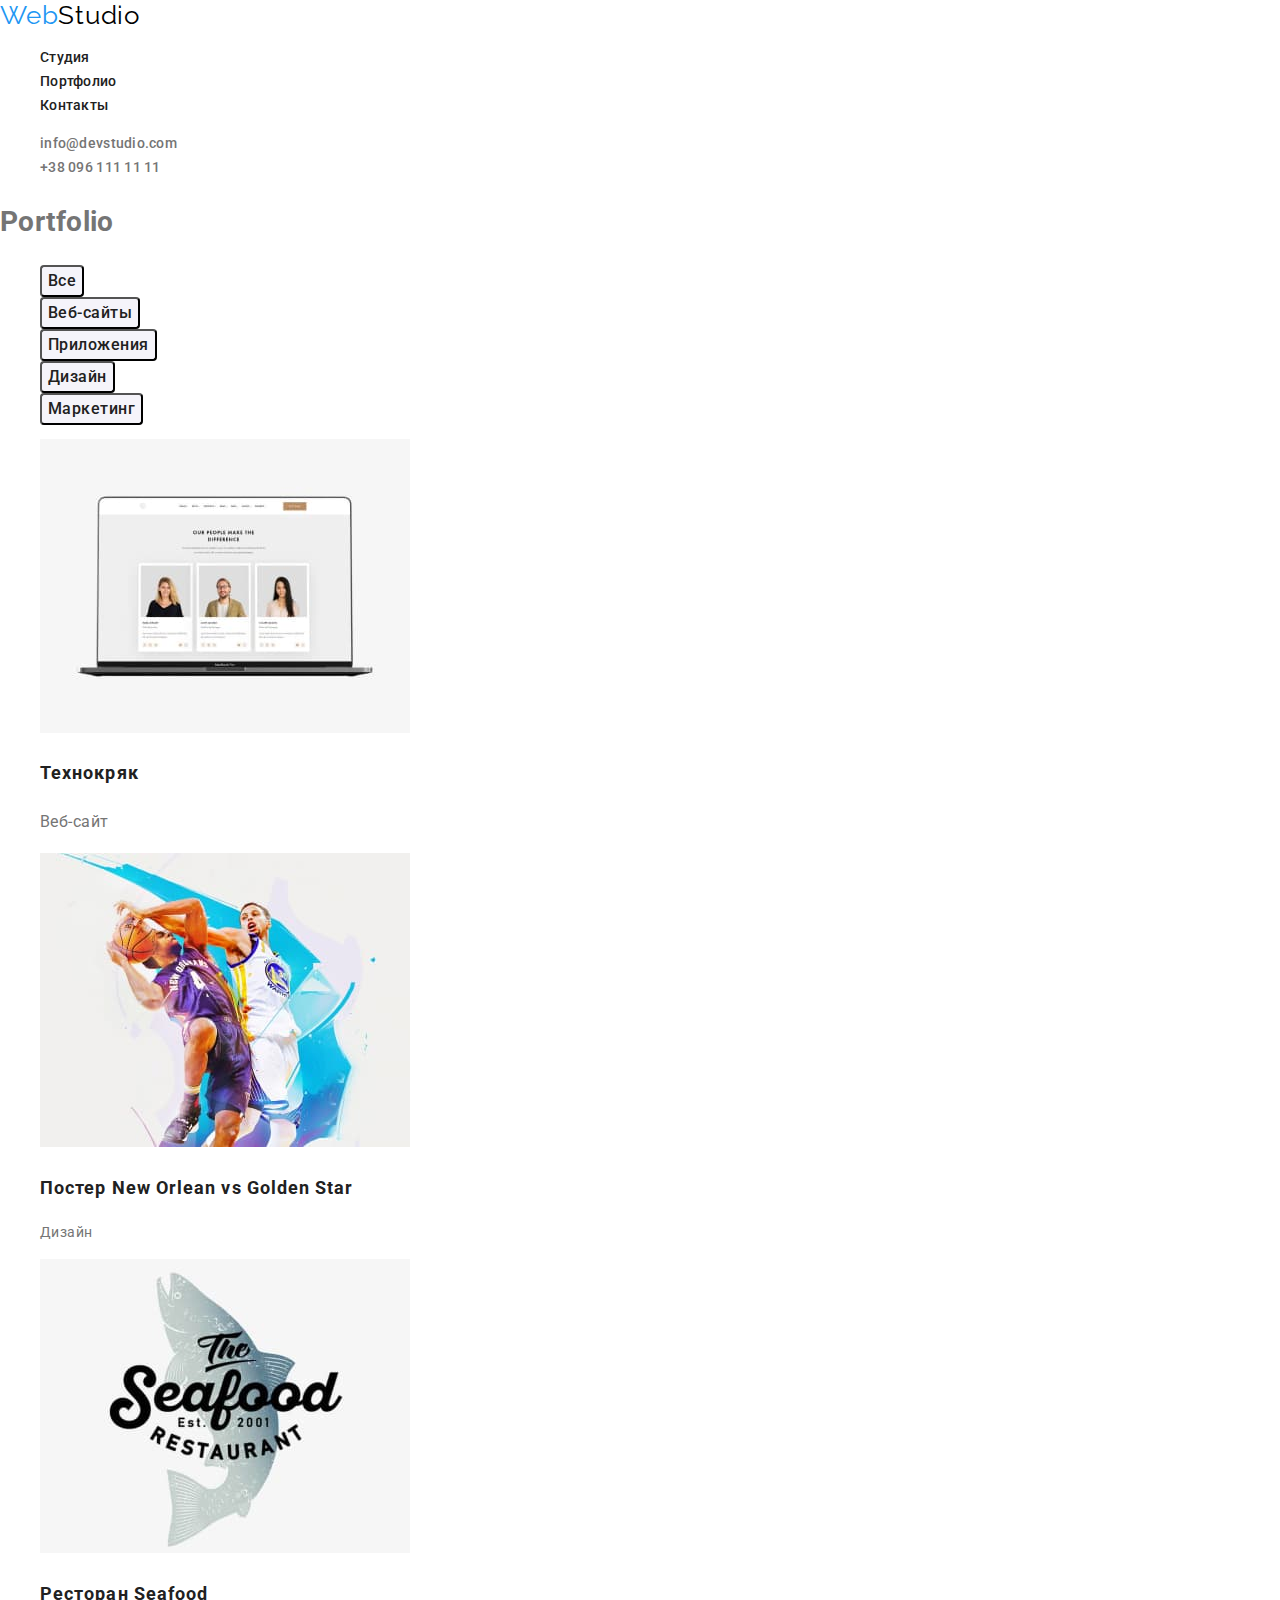
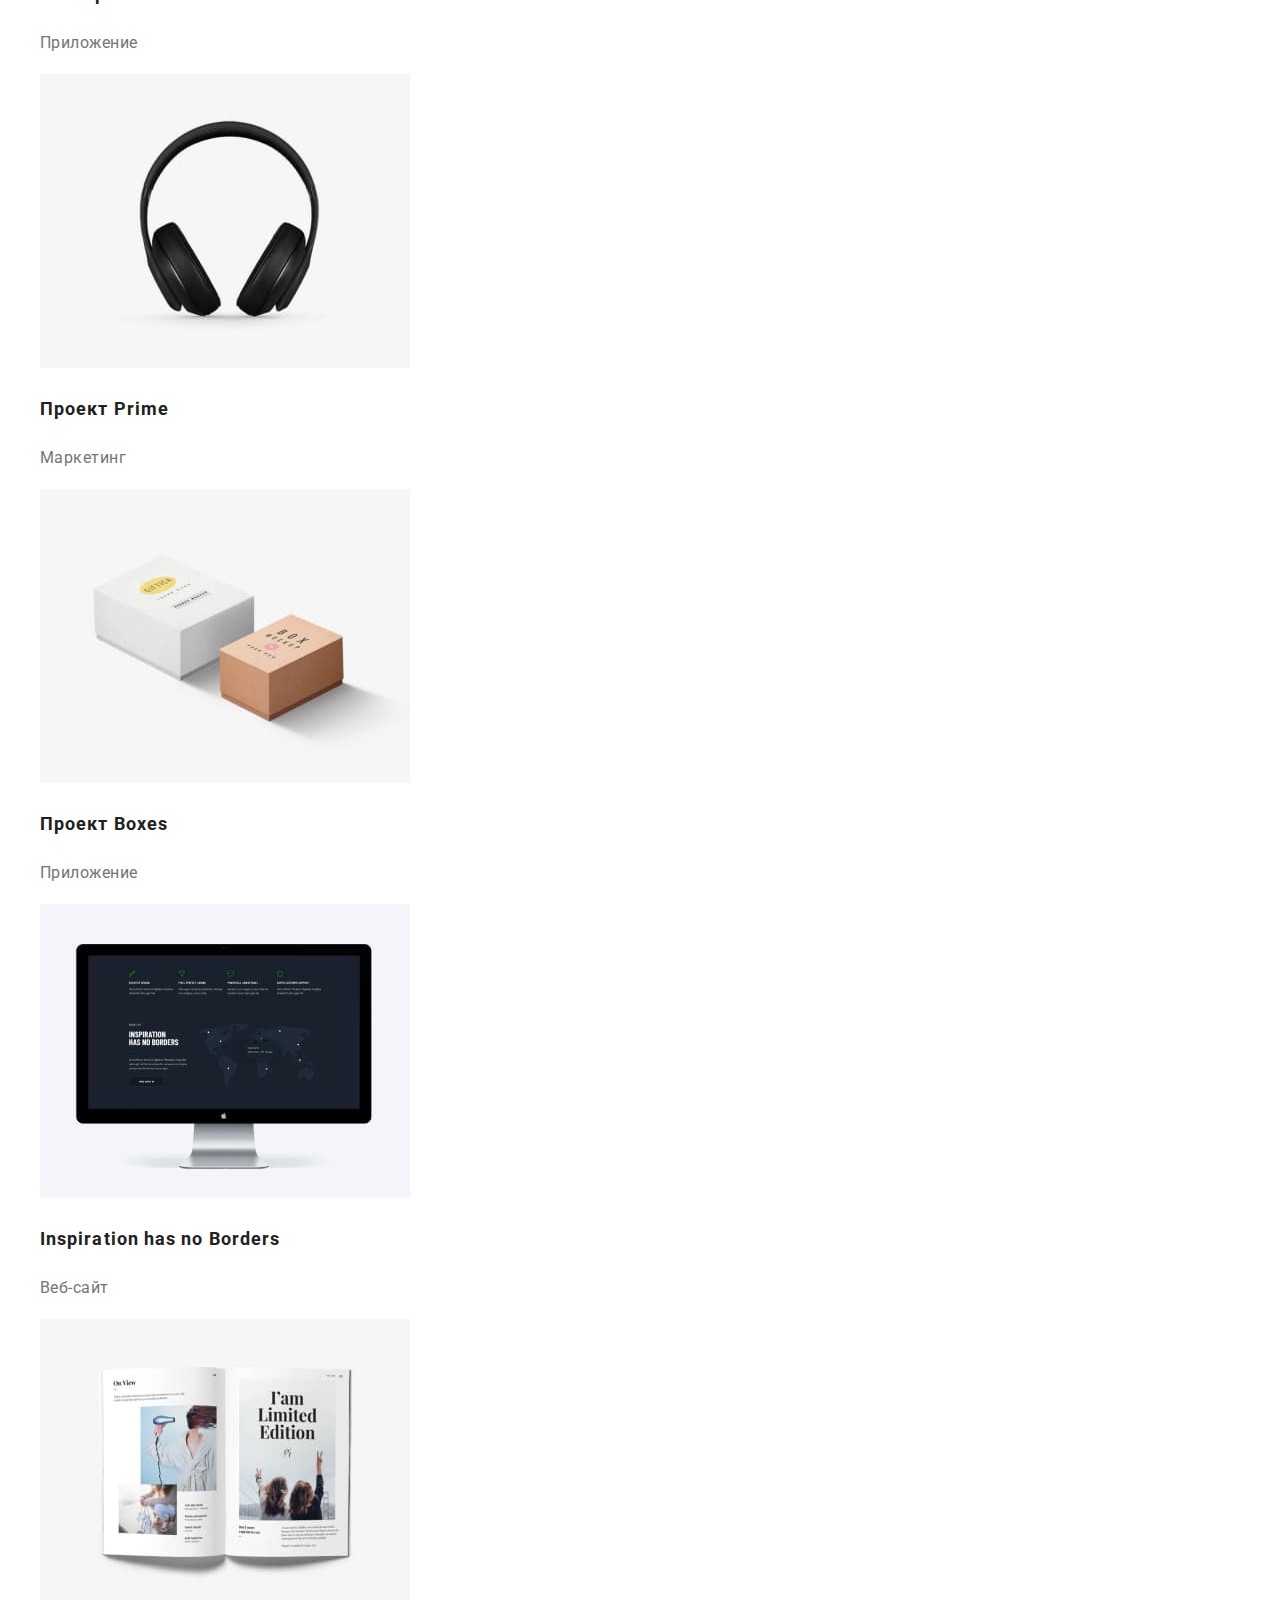
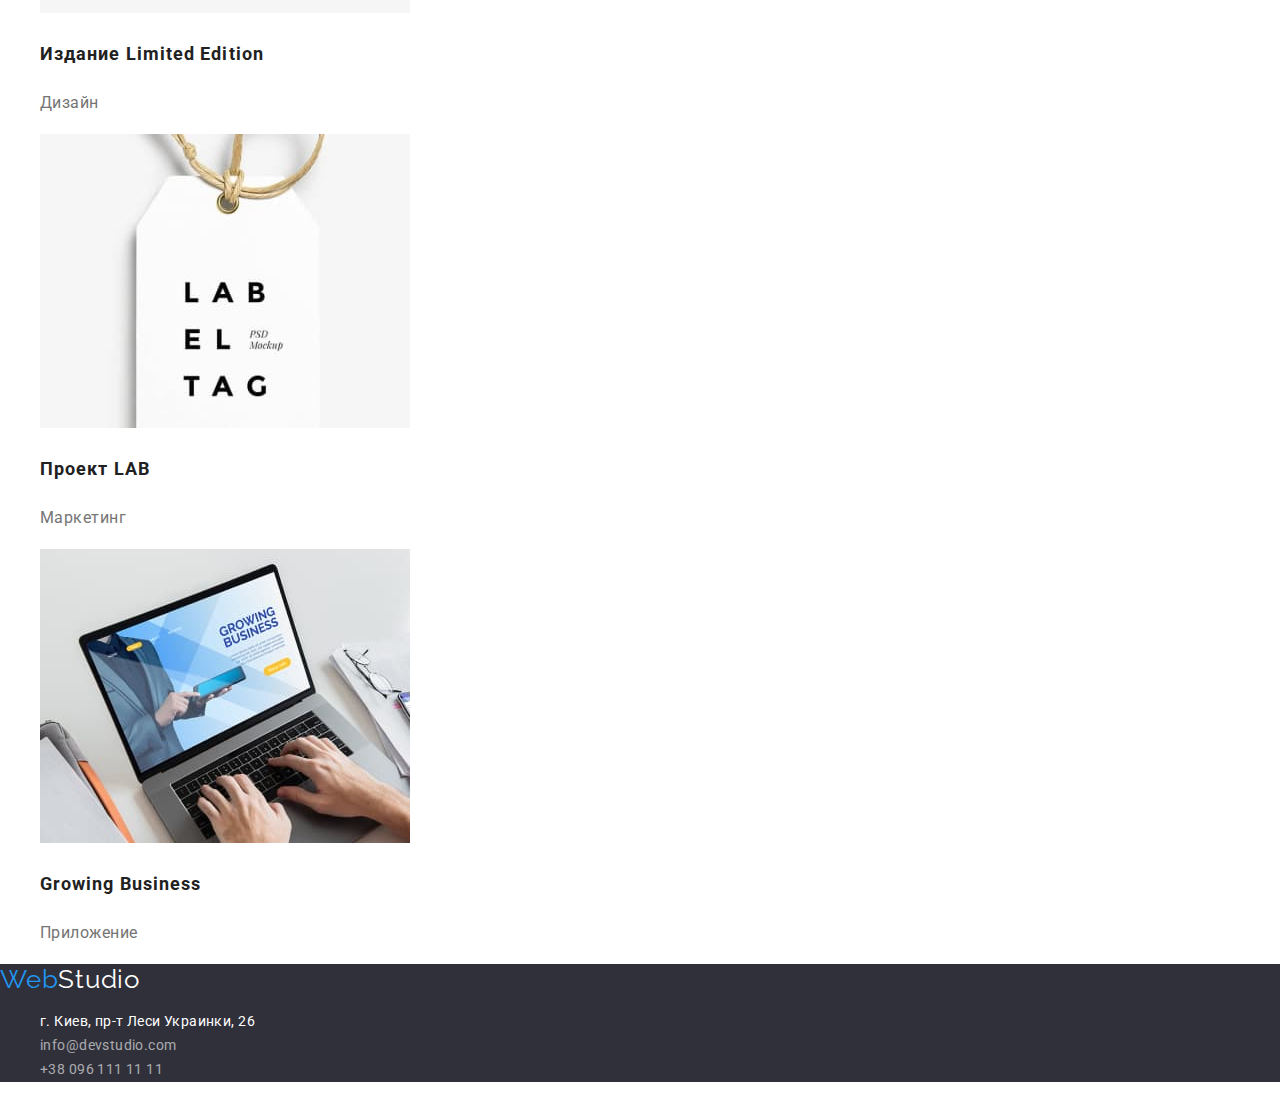
==== portfolio.html @ 89a2e833 "home work 3" ====
<!DOCTYPE html>
<html lang="ru">
  <head>
    <meta charset="UTF-8" />
    <meta http-equiv="X-UA-Compatible" content="IE=edge" />
    <meta name="viewport" content="width=device-width, initial-scale=1.0" />
    <title>Portfolio</title>
    <link rel="preconnect" href="https://fonts.googleapis.com" />
    <link rel="preconnect" href="https://fonts.gstatic.com" crossorigin />
    <link
      rel="stylesheet"
      href="https://cdnjs.cloudflare.com/ajax/libs/modern-normalize/1.1.0/modern-normalize.min.css"
    />
    <link
      href="https://fonts.googleapis.com/css2?family=Raleway:wght@700&family=Roboto:wght@400;500;700;900&display=swap"
      rel="stylesheet"
    />
    <link rel="stylesheet" href="./css/styles.css" />
  </head>
  <body class="page">
    <!--Шапка сторінки-->
    <header class="header">
      <nav class="navigation">
        <a href="index.html" class="logo">
          Web<span class="logo-dark">Studio</span>
        </a>
        <ul class="nav list">
          <li class="item">
            <a href="index.html" class="link">Студия</a>
          </li>
          <li class="item">
            <a href="portfolio.html" class="link">Портфолио</a>
          </li>
          <li class="item"><a href="" class="link">Контакты</a></li>
        </ul>
      </nav>
      <ul class="contacts list">
        <li class="item">
          <a href="mailto:info@devstudio.com" class="contacts-link"
            >info@devstudio.com</a
          >
        </li>
        <li class="item">
          <a href="tel:+380961111111" class="contacts-link"
            >+38 096 111 11 11</a
          >
        </li>
      </ul>
    </header>
    <!-- майн -->
    <main>
      <section class="portfolio">
        <h1>Portfolio</h1>
        <ul class="list">
          <li><button type="button" class="filters-button">Все</button></li>
          <li>
            <button type="button" class="filters-button">Веб-сайты</button>
          </li>
          <li>
            <button type="button" class="filters-button">Приложения</button>
          </li>
          <li><button type="button" class="filters-button">Дизайн</button></li>
          <li>
            <button type="button" class="filters-button">Маркетинг</button>
          </li>
        </ul>
        <ul class="list">
          <li>
            <img src="images/img5.jpg" alt="" width="370" />
            <h2 class="project-title">Технокряк</h2>
            <p class="project-text">Веб-сайт</p>
          </li>
          <li>
            <img src="images/img6.jpg" alt="" width="370" />
            <h2 class="project-title">Постер New Orlean vs Golden Star</h2>
            <p>Дизайн</p>
          </li>
          <li>
            <img src="images/img7.jpg" alt="" width="370" />
            <h2 class="project-title">Ресторан Seafood</h2>
            <p class="project-text">Приложение</p>
          </li>
          <li>
            <img src="images/img8.jpg" alt="" width="370" />
            <h2 class="project-title">Проект Prime</h2>
            <p class="project-text">Маркетинг</p>
          </li>
          <li>
            <img src="images/img9.jpg" alt="" width="370" />
            <h2 class="project-title">Проект Boxes</h2>
            <p class="project-text">Приложение</p>
          </li>
          <li>
            <img src="images/img10.jpg" alt="" width="370" />
            <h2 class="project-title">Inspiration has no Borders</h2>
            <p class="project-text">Веб-сайт</p>
          </li>
          <li>
            <img src="images/img11.jpg" alt="" width="370" />
            <h2 class="project-title">Издание Limited Edition</h2>
            <p class="project-text">Дизайн</p>
          </li>
          <li>
            <img src="images/img12.jpg" alt="" width="370" />
            <h2 class="project-title">Проект LAB</h2>
            <p class="project-text">Маркетинг</p>
          </li>
          <li>
            <img src="images/img13.jpg" alt="" width="370" />
            <h2 class="project-title">Growing Business</h2>
            <p class="project-text">Приложение</p>
          </li>
        </ul>
      </section>
    </main>
    <!--Футер-->
    <footer class="footer">
      <a href="index.html" class="logo">
        Web<span class="logo-light">Studio</span>
      </a>
      <address>
        <ul class="address list">
          <li class="item">
            <a
              href="https://goo.gl/maps/vd8JTUUMNeQ3kda19ddres"
              class="address"
            >
              г. Киев, пр-т Леси Украинки, 26</a
            >
          </li>
          <li class="item">
            <a href="mailto:info@devstudio.com" class="address-link"
              >info@devstudio.com</a
            >
          </li>
          <li class="item">
            <a href="tel:+380961111111" class="address-link"
              >+38 096 111 11 11</a
            >
          </li>
        </ul>
      </address>
    </footer>
  </body>
</html>
---- css/styles.css ----
:root {
  --primary-text-color: #757575;
  --secondary-text-color: #ffffff;
  --title-text-color: #212121;
  --accent-color: #2196f3;
}
/* 
Палитра цветов:
- вторичный фон #F5F4FA;
- фон подвал #2F303A;
- заголовок #FFFFFF;
- текст #757575; #212121
- логотип #2196F3; #000000;
*/

/* Body */
body {
  color: var(--primary-text-color);
  font-family: Roboto, sans-serif;
  font-size: 14px;
  line-height: 1.71;
  letter-spacing: 0.03em;
}

/* lsit & link style */
.list {
  list-style: none;
}
/* Шапка сторінки */

/* Logo */
.logo {
  color: var(--accent-color);
  font-family: Raleway, sans-serif;
  font-size: 26px;
  line-height: 1.2;
  letter-spacing: 0.03em;
  text-decoration: none;
}
.logo-dark {
  color: black;
}
.logo-light {
  color: var(--secondary-text-color);
}
/* Навигацыя */
.link {
  color: var(--title-text-color);
  font-weight: 500;
  font-style: normal;
  font-size: 14px;
  line-height: 1.2;
  letter-spacing: 0.02em;
  text-decoration: none;
}
.link:hover,
.link:focus {
  color: var(--accent-color);
}
/* контакты*/
.contacts-link {
  color: var(--primary-text-color);
  font-weight: 500;
  font-style: normal;
  font-size: 14px;
  line-height: 1.14;
  letter-spacing: 0.02em;
  text-decoration: none;
}
.contacts-link:hover,
.contacts-link:focus {
  color: var(--accent-color);
}

/* Блок герой */
.hero {
  background-color: #2f303a;
}
.hero-title {
  color: var(--secondary-text-color);
  font-weight: 900;
  font-size: 44px;
  line-height: 1.36;
  text-align: center;
  letter-spacing: 0.06em;
  text-transform: uppercase;
}
.button {
  color: var(--secondary-text-color);
  font-family: inherit;
  font-weight: 700;
  font-size: 16px;
  line-height: 1.88;
  align-items: center;
  text-align: center;
  letter-spacing: 0.06em;
  background: #2196f3;
  box-shadow: 0px 4px 4px rgba(0, 0, 0, 0.15);
  border-radius: 4px;
  cursor: pointer;
}

/* Особенности */
.features-title {
  color: var(--title-text-color);
  font-weight: 700;
  font-size: 14px;
  line-height: 1.14;
  letter-spacing: 0.03em;
  text-transform: uppercase;
}

/* Чем мы занимаемся */
.section-title {
  color: var(--title-text-color);
  font-weight: 700;
  font-size: 36px;
  line-height: 1.16;
  text-align: center;
  letter-spacing: 0.03em;
}

/* Наша команда */
.team-title {
  color: var(--title-text-color);
  font-weight: 500;
  font-size: 16px;
  line-height: 1.18;
  letter-spacing: 0.03em;
}
.team-text {
  font-weight: 400;
  font-size: 16px;
  line-height: 1.18;
  letter-spacing: 0.03em;
}
/* Футер */
.footer {
  background-color: #2f303a;
}
.address {
  color: var(--secondary-text-color);
  font-style: normal;
  font-weight: 400;
  text-decoration: none;
}
.address:hover,
.address:focus {
  color: var(--accent-color);
}
.address-link {
  color: rgba(255, 255, 255, 0.6);
  font-style: normal;
  font-weight: 400;
  text-decoration: none;
}
.address-link:hover,
.address-link:focus {
  color: var(--accent-color);
}

/* -----------------------------------------------ПОРТФОЛИО-------------------------------------------------------------------- */
.filters-button {
  color: var(--title-text-color);
  background-color: #f5f4fa;
  font-family: inherit;
  font-weight: 500;
  font-size: 16px;
  line-height: 1.62;
  text-align: center;
  letter-spacing: 0.03em;
  cursor: pointer;
  border-radius: 4px;
}
.filters-button:hover,
.filters-button:focus {
  color: var(--secondary-text-color);
  background-color: var(--accent-color);
}
.project-title {
  color: var(--title-text-color);
  font-weight: 700;
  font-size: 18px;
  line-height: 2;
  letter-spacing: 0.06em;
}
.project-text {
  color: var(--primary-text-color);
  font-weight: 400;
  font-size: 16px;
  line-height: 1.88;
  letter-spacing: 0.03em;
}
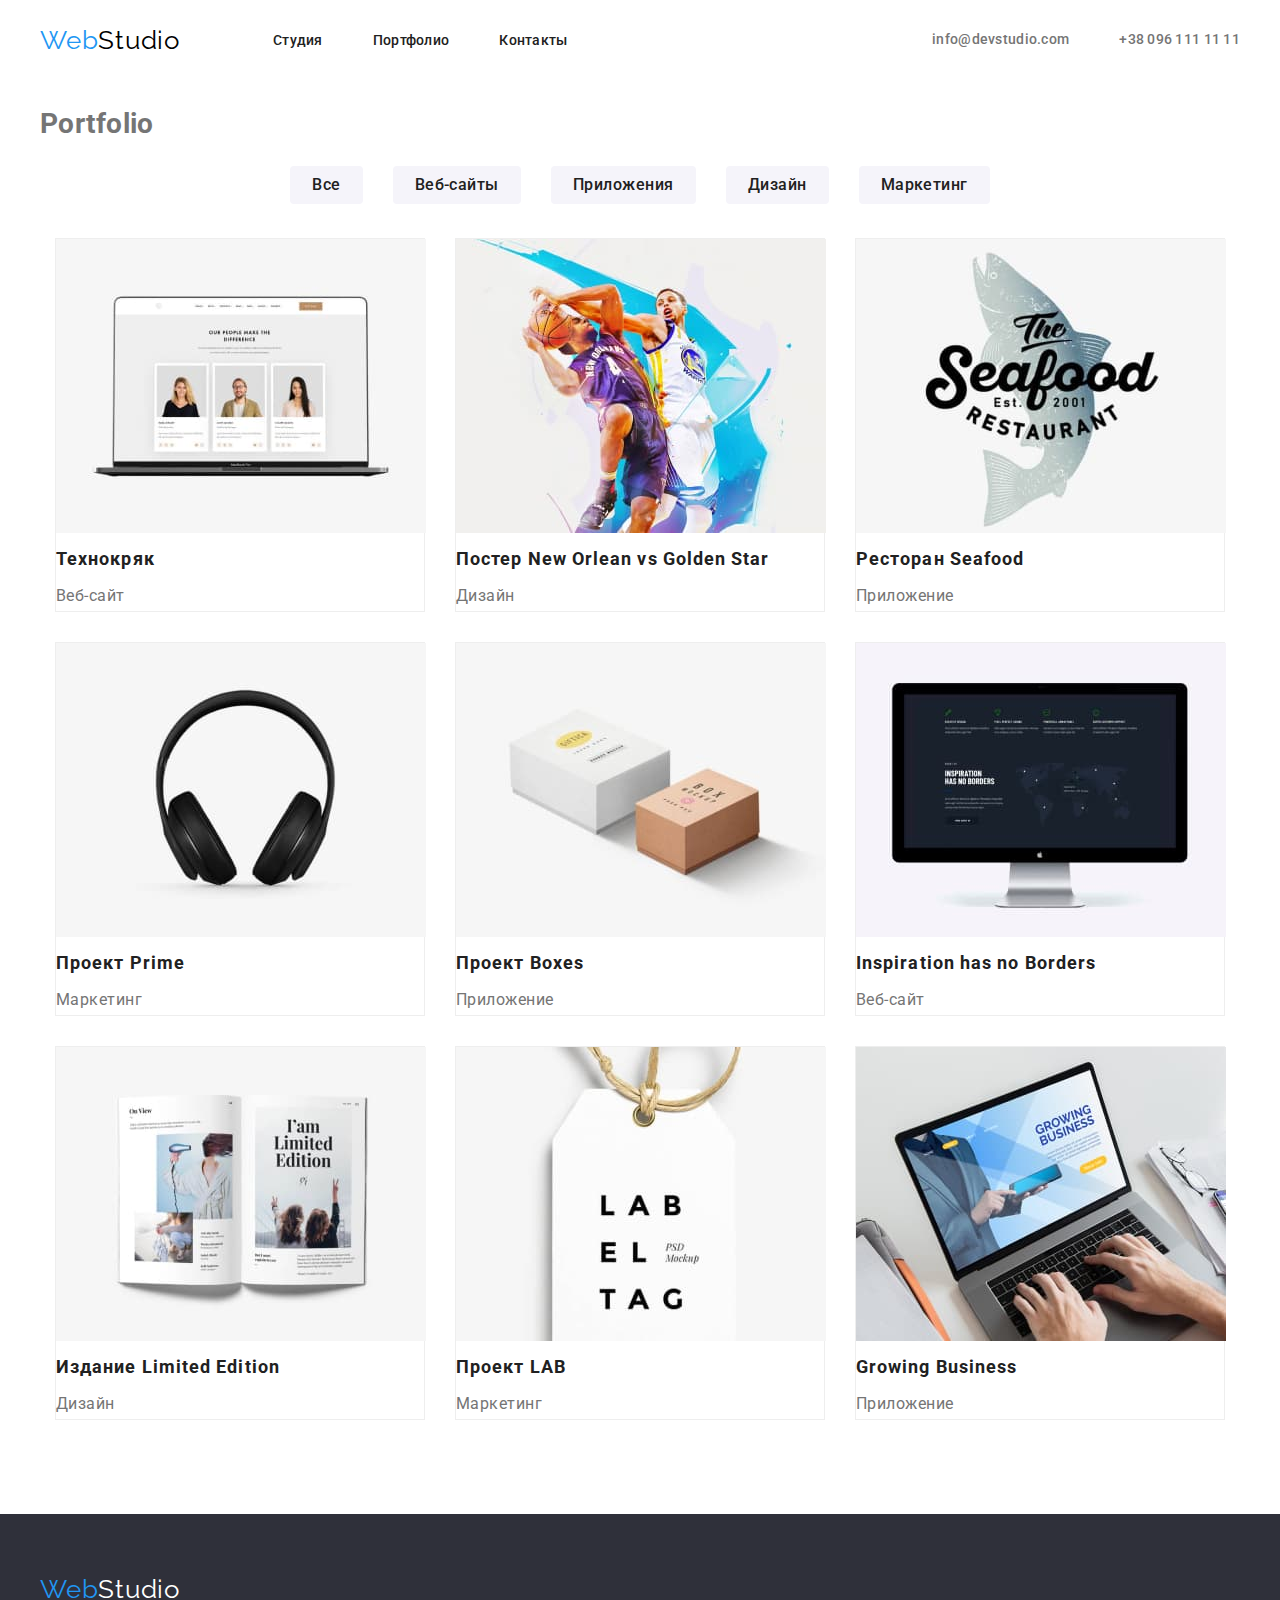
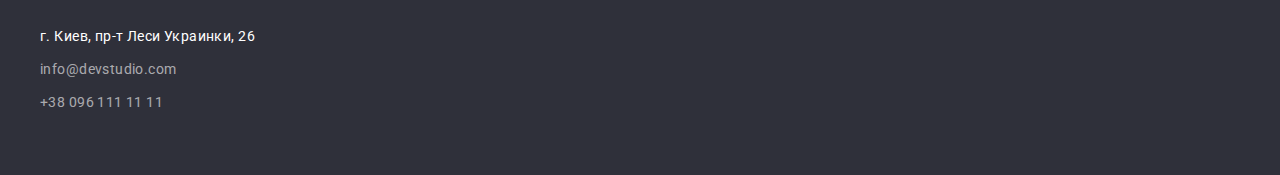
==== commit d1cf2aa0: "home work 3" ====
--- a/portfolio.html
+++ b/portfolio.html
@@ -20,126 +20,136 @@
   <body class="page">
     <!--Шапка сторінки-->
     <header class="header">
-      <nav class="navigation">
+      <div class="conteiner main-nav">
         <a href="index.html" class="logo">
           Web<span class="logo-dark">Studio</span>
         </a>
-        <ul class="nav list">
+        <nav class="navigation">
+          <ul class="nav list">
+            <li class="item">
+              <a href="index.html" class="link">Студия</a>
+            </li>
+            <li class="item">
+              <a href="portfolio.html" class="link">Портфолио</a>
+            </li>
+            <li class="item"><a href="" class="link">Контакты</a></li>
+          </ul>
+        </nav>
+        <ul class="contacts list">
           <li class="item">
-            <a href="index.html" class="link">Студия</a>
+            <a href="mailto:info@devstudio.com" class="contacts-link"
+              >info@devstudio.com</a
+            >
           </li>
           <li class="item">
-            <a href="portfolio.html" class="link">Портфолио</a>
+            <a href="tel:+380961111111" class="contacts-link"
+              >+38 096 111 11 11</a
+            >
           </li>
-          <li class="item"><a href="" class="link">Контакты</a></li>
         </ul>
-      </nav>
-      <ul class="contacts list">
-        <li class="item">
-          <a href="mailto:info@devstudio.com" class="contacts-link"
-            >info@devstudio.com</a
-          >
-        </li>
-        <li class="item">
-          <a href="tel:+380961111111" class="contacts-link"
-            >+38 096 111 11 11</a
-          >
-        </li>
-      </ul>
+      </div>
     </header>
     <!-- майн -->
     <main>
-      <section class="portfolio">
+      <section class="section conteiner">
         <h1>Portfolio</h1>
-        <ul class="list">
-          <li><button type="button" class="filters-button">Все</button></li>
-          <li>
+        <ul class="filter list">
+          <li class="item">
+            <button type="button" class="filters-button">Все</button>
+          </li>
+          <li class="item">
             <button type="button" class="filters-button">Веб-сайты</button>
           </li>
-          <li>
+          <li class="item">
             <button type="button" class="filters-button">Приложения</button>
           </li>
-          <li><button type="button" class="filters-button">Дизайн</button></li>
-          <li>
+          <li class="item">
+            <button type="button" class="filters-button">Дизайн</button>
+          </li>
+          <li class="item">
             <button type="button" class="filters-button">Маркетинг</button>
           </li>
         </ul>
-        <ul class="list">
-          <li>
-            <img src="images/img5.jpg" alt="" width="370" />
-            <h2 class="project-title">Технокряк</h2>
-            <p class="project-text">Веб-сайт</p>
-          </li>
-          <li>
-            <img src="images/img6.jpg" alt="" width="370" />
-            <h2 class="project-title">Постер New Orlean vs Golden Star</h2>
-            <p>Дизайн</p>
-          </li>
-          <li>
-            <img src="images/img7.jpg" alt="" width="370" />
-            <h2 class="project-title">Ресторан Seafood</h2>
-            <p class="project-text">Приложение</p>
-          </li>
-          <li>
-            <img src="images/img8.jpg" alt="" width="370" />
-            <h2 class="project-title">Проект Prime</h2>
-            <p class="project-text">Маркетинг</p>
-          </li>
-          <li>
-            <img src="images/img9.jpg" alt="" width="370" />
-            <h2 class="project-title">Проект Boxes</h2>
-            <p class="project-text">Приложение</p>
-          </li>
-          <li>
-            <img src="images/img10.jpg" alt="" width="370" />
-            <h2 class="project-title">Inspiration has no Borders</h2>
-            <p class="project-text">Веб-сайт</p>
-          </li>
-          <li>
-            <img src="images/img11.jpg" alt="" width="370" />
-            <h2 class="project-title">Издание Limited Edition</h2>
-            <p class="project-text">Дизайн</p>
-          </li>
-          <li>
-            <img src="images/img12.jpg" alt="" width="370" />
-            <h2 class="project-title">Проект LAB</h2>
-            <p class="project-text">Маркетинг</p>
-          </li>
-          <li>
-            <img src="images/img13.jpg" alt="" width="370" />
-            <h2 class="project-title">Growing Business</h2>
-            <p class="project-text">Приложение</p>
-          </li>
-        </ul>
+        <div class="flex-conteiner">
+          <ul class="content list">
+            <li class="item">
+              <img src="images/img5.jpg" alt="" width="370" />
+              <h2 class="project-title">Технокряк</h2>
+              <p class="project-text">Веб-сайт</p>
+            </li>
+            <li class="item">
+              <img src="images/img6.jpg" alt="" width="370" />
+              <h2 class="project-title">Постер New Orlean vs Golden Star</h2>
+              <p class="project-text">Дизайн</p>
+            </li>
+            <li class="item">
+              <img src="images/img7.jpg" alt="" width="370" />
+              <h2 class="project-title">Ресторан Seafood</h2>
+              <p class="project-text">Приложение</p>
+            </li>
+            <li class="item">
+              <img src="images/img8.jpg" alt="" width="370" />
+              <h2 class="project-title">Проект Prime</h2>
+              <p class="project-text">Маркетинг</p>
+            </li>
+            <li class="item">
+              <img src="images/img9.jpg" alt="" width="370" />
+              <h2 class="project-title">Проект Boxes</h2>
+              <p class="project-text">Приложение</p>
+            </li>
+            <li class="item">
+              <img src="images/img10.jpg" alt="" width="370" />
+              <h2 class="project-title">Inspiration has no Borders</h2>
+              <p class="project-text">Веб-сайт</p>
+            </li>
+            <li class="item">
+              <img src="images/img11.jpg" alt="" width="370" />
+              <h2 class="project-title">Издание Limited Edition</h2>
+              <p class="project-text">Дизайн</p>
+            </li>
+            <li class="item">
+              <img src="images/img12.jpg" alt="" width="370" />
+              <h2 class="project-title">Проект LAB</h2>
+              <p class="project-text">Маркетинг</p>
+            </li>
+            <li class="item">
+              <img src="images/img13.jpg" alt="" width="370" />
+              <h2 class="project-title">Growing Business</h2>
+              <p class="project-text">Приложение</p>
+            </li>
+          </ul>
+        </div>
       </section>
     </main>
     <!--Футер-->
     <footer class="footer">
-      <a href="index.html" class="logo">
-        Web<span class="logo-light">Studio</span>
-      </a>
-      <address>
-        <ul class="address list">
-          <li class="item">
-            <a
-              href="https://goo.gl/maps/vd8JTUUMNeQ3kda19ddres"
-              class="address"
-            >
-              г. Киев, пр-т Леси Украинки, 26</a
-            >
-          </li>
-          <li class="item">
-            <a href="mailto:info@devstudio.com" class="address-link"
-              >info@devstudio.com</a
-            >
-          </li>
-          <li class="item">
-            <a href="tel:+380961111111" class="address-link"
-              >+38 096 111 11 11</a
-            >
-          </li>
-        </ul>
-      </address>
+      <div class="conteiner">
+        <a href="index.html" class="logo">
+          Web<span class="logo-light">Studio</span>
+        </a>
+        <address>
+          <ul class="address list">
+            <li class="item">
+              <a
+                href="https://goo.gl/maps/vd8JTUUMNeQ3kda19ddres"
+                class="address"
+              >
+                г. Киев, пр-т Леси Украинки, 26</a
+              >
+            </li>
+            <li class="item">
+              <a href="mailto:info@devstudio.com" class="address-link"
+                >info@devstudio.com</a
+              >
+            </li>
+            <li class="item">
+              <a href="tel:+380961111111" class="address-link"
+                >+38 096 111 11 11</a
+              >
+            </li>
+          </ul>
+        </address>
+      </div>
     </footer>
   </body>
 </html>
--- a/css/styles.css
+++ b/css/styles.css
@@ -25,10 +25,41 @@
 /* lsit & link style */
 .list {
   list-style: none;
+  padding: 0px;
+  margin: 0px;
+}
+.conteiner {
+  width: 1230px;
+  margin-right: auto;
+  margin-left: auto;
+  padding-right: 15px;
+  padding-left: 15px;
+}
+.flex-conteiner {
+  width: 1230px;
+  margin-right: auto;
+  margin-left: auto;
+  padding-right: 15px;
+  padding-left: 15px;
+}
+.section-title {
+  margin-top: 0px;
+  margin-bottom: 50px;
+
+  color: var(--title-text-color);
+  font-weight: 700;
+  font-size: 36px;
+  line-height: 1.16;
+  text-align: center;
+  letter-spacing: 0.03em;
 }
 /* Шапка сторінки */
 
 /* Logo */
+.main-nav {
+  display: flex;
+  align-items: center;
+}
 .logo {
   color: var(--accent-color);
   font-family: Raleway, sans-serif;
@@ -44,7 +75,18 @@
   color: var(--secondary-text-color);
 }
 /* Навигацыя */
+.nav {
+  display: flex;
+  margin-left: 93px;
+}
+.nav .item:not(:last-child) {
+  margin-right: 50px;
+}
 .link {
+  display: block;
+  padding-top: 32px;
+  padding-bottom: 32px;
+
   color: var(--title-text-color);
   font-weight: 500;
   font-style: normal;
@@ -58,7 +100,18 @@
   color: var(--accent-color);
 }
 /* контакты*/
+.contacts {
+  display: flex;
+  margin-left: auto;
+}
+.contacts .item + .item {
+  margin-left: 50px;
+}
 .contacts-link {
+  display: block;
+  padding-top: 32px;
+  padding-bottom: 32px;
+
   color: var(--primary-text-color);
   font-weight: 500;
   font-style: normal;
@@ -75,33 +128,54 @@
 /* Блок герой */
 .hero {
   background-color: #2f303a;
+  text-align: center;
 }
 .hero-title {
+  margin-top: 0px;
+  margin-bottom: 30px;
+
   color: var(--secondary-text-color);
   font-weight: 900;
   font-size: 44px;
   line-height: 1.36;
-  text-align: center;
   letter-spacing: 0.06em;
   text-transform: uppercase;
 }
 .button {
+  padding-right: 32px;
+  padding-top: 10px;
+  padding-bottom: 10px;
+  padding-left: 32px;
+
   color: var(--secondary-text-color);
   font-family: inherit;
   font-weight: 700;
   font-size: 16px;
   line-height: 1.88;
-  align-items: center;
-  text-align: center;
   letter-spacing: 0.06em;
   background: #2196f3;
   box-shadow: 0px 4px 4px rgba(0, 0, 0, 0.15);
+  border: transparent;
   border-radius: 4px;
   cursor: pointer;
 }
 
 /* Особенности */
+
+.features {
+  display: flex;
+  margin-bottom: 94px;
+}
+.features .item + .item {
+  margin-left: 30px;
+}
+.features .item {
+  max-width: 270px;
+}
 .features-title {
+  margin-top: 0px;
+  margin-bottom: 10px;
+
   color: var(--title-text-color);
   font-weight: 700;
   font-size: 14px;
@@ -109,19 +183,32 @@
   letter-spacing: 0.03em;
   text-transform: uppercase;
 }
+.features-text {
+  margin-top: 0px;
+  margin-bottom: 0px;
+}
 
 /* Чем мы занимаемся */
-.section-title {
-  color: var(--title-text-color);
-  font-weight: 700;
-  font-size: 36px;
-  line-height: 1.16;
+.activity {
+  display: flex;
+  margin-bottom: 94px;
+}
+.activity .item + .item {
+  margin-left: 30px;
+}
+/* Наша команда */
+.team {
+  display: flex;
+  margin-bottom: 94px;
   text-align: center;
-  letter-spacing: 0.03em;
-}
-
-/* Наша команда */
+}
+.team .item + .item {
+  margin-left: 30px;
+}
 .team-title {
+  margin-top: 0px;
+  margin-bottom: 10px;
+
   color: var(--title-text-color);
   font-weight: 500;
   font-size: 16px;
@@ -129,6 +216,8 @@
   letter-spacing: 0.03em;
 }
 .team-text {
+  margin-top: 0px;
+  margin-bottom: 0px;
   font-weight: 400;
   font-size: 16px;
   line-height: 1.18;
@@ -138,6 +227,11 @@
 .footer {
   background-color: #2f303a;
 }
+.footer .logo {
+  display: block;
+  padding-top: 60px;
+  margin-bottom: 20px;
+}
 .address {
   color: var(--secondary-text-color);
   font-style: normal;
@@ -147,6 +241,13 @@
 .address:hover,
 .address:focus {
   color: var(--accent-color);
+}
+
+.address .item + .item {
+  margin-top: 9px;
+}
+.address .item:last-child {
+  padding-bottom: 60px;
 }
 .address-link {
   color: rgba(255, 255, 255, 0.6);
@@ -160,7 +261,21 @@
 }
 
 /* -----------------------------------------------ПОРТФОЛИО-------------------------------------------------------------------- */
+/* Фильтры */
+.filter {
+  display: flex;
+  justify-content: center;
+  margin-bottom: 34px;
+}
+.filter .item + .item {
+  margin-left: 30px;
+}
 .filters-button {
+  padding-right: 22px;
+  padding-top: 6px;
+  padding-bottom: 6px;
+  padding-left: 22px;
+
   color: var(--title-text-color);
   background-color: #f5f4fa;
   font-family: inherit;
@@ -170,14 +285,40 @@
   text-align: center;
   letter-spacing: 0.03em;
   cursor: pointer;
+  border: 1px;
+  border-color: rgba(238, 238, 238, 1);
   border-radius: 4px;
 }
 .filters-button:hover,
 .filters-button:focus {
   color: var(--secondary-text-color);
   background-color: var(--accent-color);
-}
+  box-shadow: 0px 3px 1px rgba(0, 0, 0, 0.1), 0px 1px 2px rgba(0, 0, 0, 0.08),
+    0px 2px 2px rgba(0, 0, 0, 0.12);
+}
+/* Контент */
+.content {
+  display: flex;
+  flex-wrap: wrap;
+  margin-bottom: 94px;
+}
+.content .item {
+  width: 370px;
+  margin-right: 30px;
+  margin-bottom: 30px;
+  border: 1px solid rgba(238, 238, 238, 1);
+}
+.content .item:nth-child(3n) {
+  margin-right: 0px;
+}
+.content .item:nth-last-child(-n + 3) {
+  margin-bottom: 0px;
+}
+
 .project-title {
+  margin-top: 0;
+  margin-bottom: 4px;
+
   color: var(--title-text-color);
   font-weight: 700;
   font-size: 18px;
@@ -185,6 +326,9 @@
   letter-spacing: 0.06em;
 }
 .project-text {
+  margin-top: 0px;
+  margin-bottom: 0px;
+
   color: var(--primary-text-color);
   font-weight: 400;
   font-size: 16px;
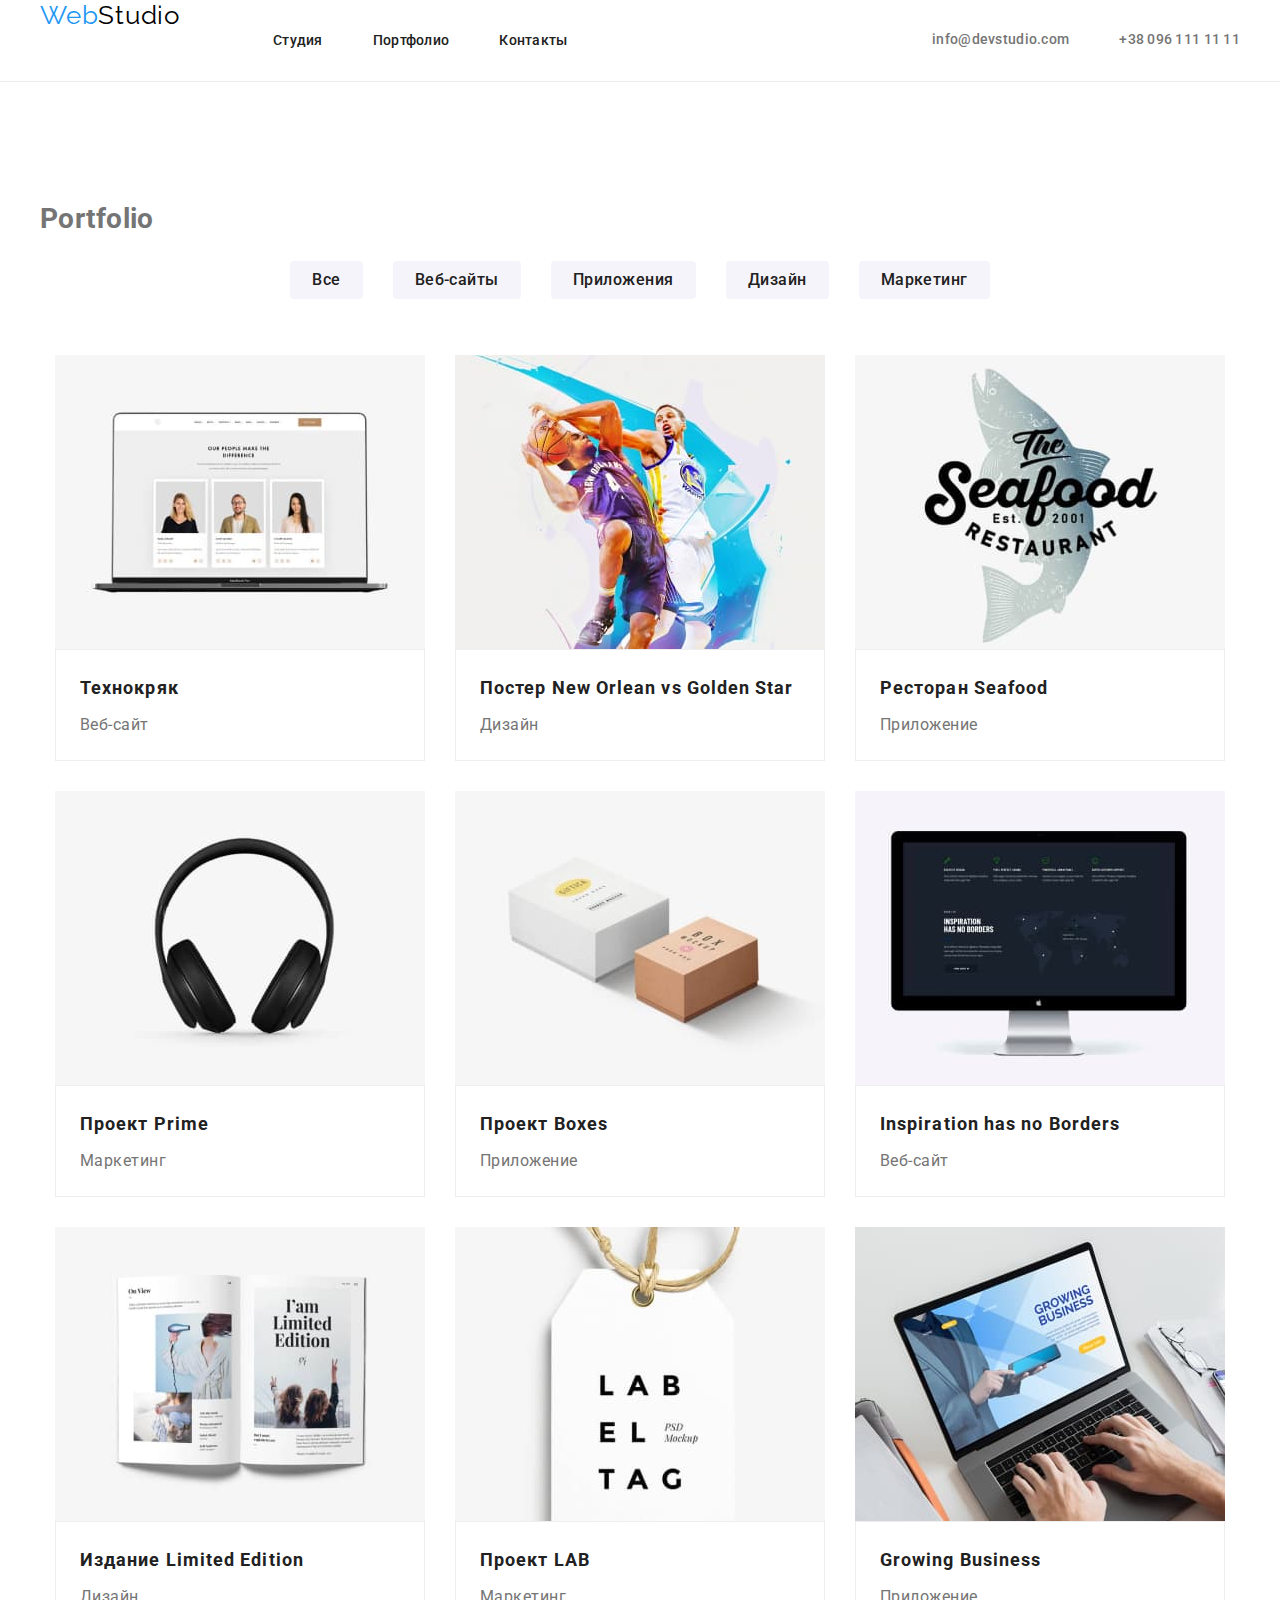
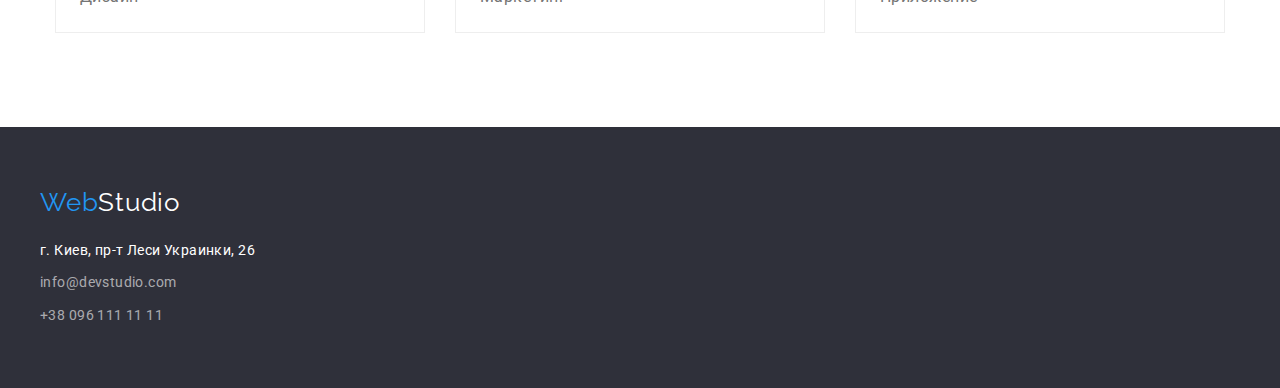
==== commit ac5843e0: "finish first part" ====
--- a/portfolio.html
+++ b/portfolio.html
@@ -74,48 +74,66 @@
           <ul class="content list">
             <li class="item">
               <img src="images/img5.jpg" alt="" width="370" />
-              <h2 class="project-title">Технокряк</h2>
-              <p class="project-text">Веб-сайт</p>
+              <div class="card-conteiner">
+                <h2 class="project-title">Технокряк</h2>
+                <p class="project-text">Веб-сайт</p>
+              </div>
             </li>
             <li class="item">
               <img src="images/img6.jpg" alt="" width="370" />
-              <h2 class="project-title">Постер New Orlean vs Golden Star</h2>
-              <p class="project-text">Дизайн</p>
+              <div class="card-conteiner">
+                <h2 class="project-title">Постер New Orlean vs Golden Star</h2>
+                <p class="project-text">Дизайн</p>
+              </div>
             </li>
             <li class="item">
               <img src="images/img7.jpg" alt="" width="370" />
-              <h2 class="project-title">Ресторан Seafood</h2>
-              <p class="project-text">Приложение</p>
+              <div class="card-conteiner">
+                <h2 class="project-title">Ресторан Seafood</h2>
+                <p class="project-text">Приложение</p>
+              </div>
             </li>
             <li class="item">
               <img src="images/img8.jpg" alt="" width="370" />
-              <h2 class="project-title">Проект Prime</h2>
-              <p class="project-text">Маркетинг</p>
+              <div class="card-conteiner">
+                <h2 class="project-title">Проект Prime</h2>
+                <p class="project-text">Маркетинг</p>
+              </div>
             </li>
             <li class="item">
               <img src="images/img9.jpg" alt="" width="370" />
-              <h2 class="project-title">Проект Boxes</h2>
-              <p class="project-text">Приложение</p>
+              <div class="card-conteiner">
+                <h2 class="project-title">Проект Boxes</h2>
+                <p class="project-text">Приложение</p>
+              </div>
             </li>
             <li class="item">
               <img src="images/img10.jpg" alt="" width="370" />
-              <h2 class="project-title">Inspiration has no Borders</h2>
-              <p class="project-text">Веб-сайт</p>
+              <div class="card-conteiner">
+                <h2 class="project-title">Inspiration has no Borders</h2>
+                <p class="project-text">Веб-сайт</p>
+              </div>
             </li>
             <li class="item">
               <img src="images/img11.jpg" alt="" width="370" />
-              <h2 class="project-title">Издание Limited Edition</h2>
-              <p class="project-text">Дизайн</p>
+              <div class="card-conteiner">
+                <h2 class="project-title">Издание Limited Edition</h2>
+                <p class="project-text">Дизайн</p>
+              </div>
             </li>
             <li class="item">
               <img src="images/img12.jpg" alt="" width="370" />
-              <h2 class="project-title">Проект LAB</h2>
-              <p class="project-text">Маркетинг</p>
+              <div class="card-conteiner">
+                <h2 class="project-title">Проект LAB</h2>
+                <p class="project-text">Маркетинг</p>
+              </div>
             </li>
             <li class="item">
               <img src="images/img13.jpg" alt="" width="370" />
-              <h2 class="project-title">Growing Business</h2>
-              <p class="project-text">Приложение</p>
+              <div class="card-conteiner">
+                <h2 class="project-title">Growing Business</h2>
+                <p class="project-text">Приложение</p>
+              </div>
             </li>
           </ul>
         </div>
--- a/css/styles.css
+++ b/css/styles.css
@@ -21,7 +21,11 @@
   line-height: 1.71;
   letter-spacing: 0.03em;
 }
-
+img {
+  display: block;
+  max-width: 100%;
+  height: auto;
+}
 /* lsit & link style */
 .list {
   list-style: none;
@@ -53,14 +57,24 @@
   text-align: center;
   letter-spacing: 0.03em;
 }
+.section {
+  padding-top: 94px;
+  padding-bottom: 94px;
+}
+
 /* Шапка сторінки */
-
-/* Logo */
+.header {
+  border-bottom: 1px solid rgba(236, 236, 236, 1);
+}
 .main-nav {
   display: flex;
+}
+.navigation {
+  display: flex;
   align-items: center;
 }
 .logo {
+  display: block;
   color: var(--accent-color);
   font-family: Raleway, sans-serif;
   font-size: 26px;
@@ -164,7 +178,6 @@
 
 .features {
   display: flex;
-  margin-bottom: 94px;
 }
 .features .item + .item {
   margin-left: 30px;
@@ -191,19 +204,30 @@
 /* Чем мы занимаемся */
 .activity {
   display: flex;
-  margin-bottom: 94px;
 }
 .activity .item + .item {
   margin-left: 30px;
 }
+
 /* Наша команда */
+.team-section:nth-child(2n) {
+  background-color: rgba(245, 244, 250, 1);
+}
 .team {
   display: flex;
-  margin-bottom: 94px;
   text-align: center;
 }
 .team .item + .item {
   margin-left: 30px;
+}
+.team-conteiner {
+  padding-top: 30px;
+  padding-bottom: 30px;
+
+  background-color: rgba(255, 255, 255, 1);
+  box-shadow: 0px 2px 1px 0px rgba(0, 0, 0, 0.2),
+    0px 1px 1px 0px rgba(0, 0, 0, 0.14), 0px 1px 3px 0px rgba(0, 0, 0, 0.12);
+  border-radius: 0px 0px 4px 4px;
 }
 .team-title {
   margin-top: 0px;
@@ -265,7 +289,7 @@
 .filter {
   display: flex;
   justify-content: center;
-  margin-bottom: 34px;
+  margin-bottom: 56px;
 }
 .filter .item + .item {
   margin-left: 30px;
@@ -300,13 +324,11 @@
 .content {
   display: flex;
   flex-wrap: wrap;
-  margin-bottom: 94px;
 }
 .content .item {
   width: 370px;
   margin-right: 30px;
   margin-bottom: 30px;
-  border: 1px solid rgba(238, 238, 238, 1);
 }
 .content .item:nth-child(3n) {
   margin-right: 0px;
@@ -335,3 +357,12 @@
   line-height: 1.88;
   letter-spacing: 0.03em;
 }
+.card-conteiner {
+  padding-right: 24px;
+  padding-top: 20px;
+  padding-bottom: 20px;
+  padding-left: 24px;
+
+  background-color: rgba(255, 255, 255, 1);
+  border: 1px solid rgba(238, 238, 238, 1);
+}
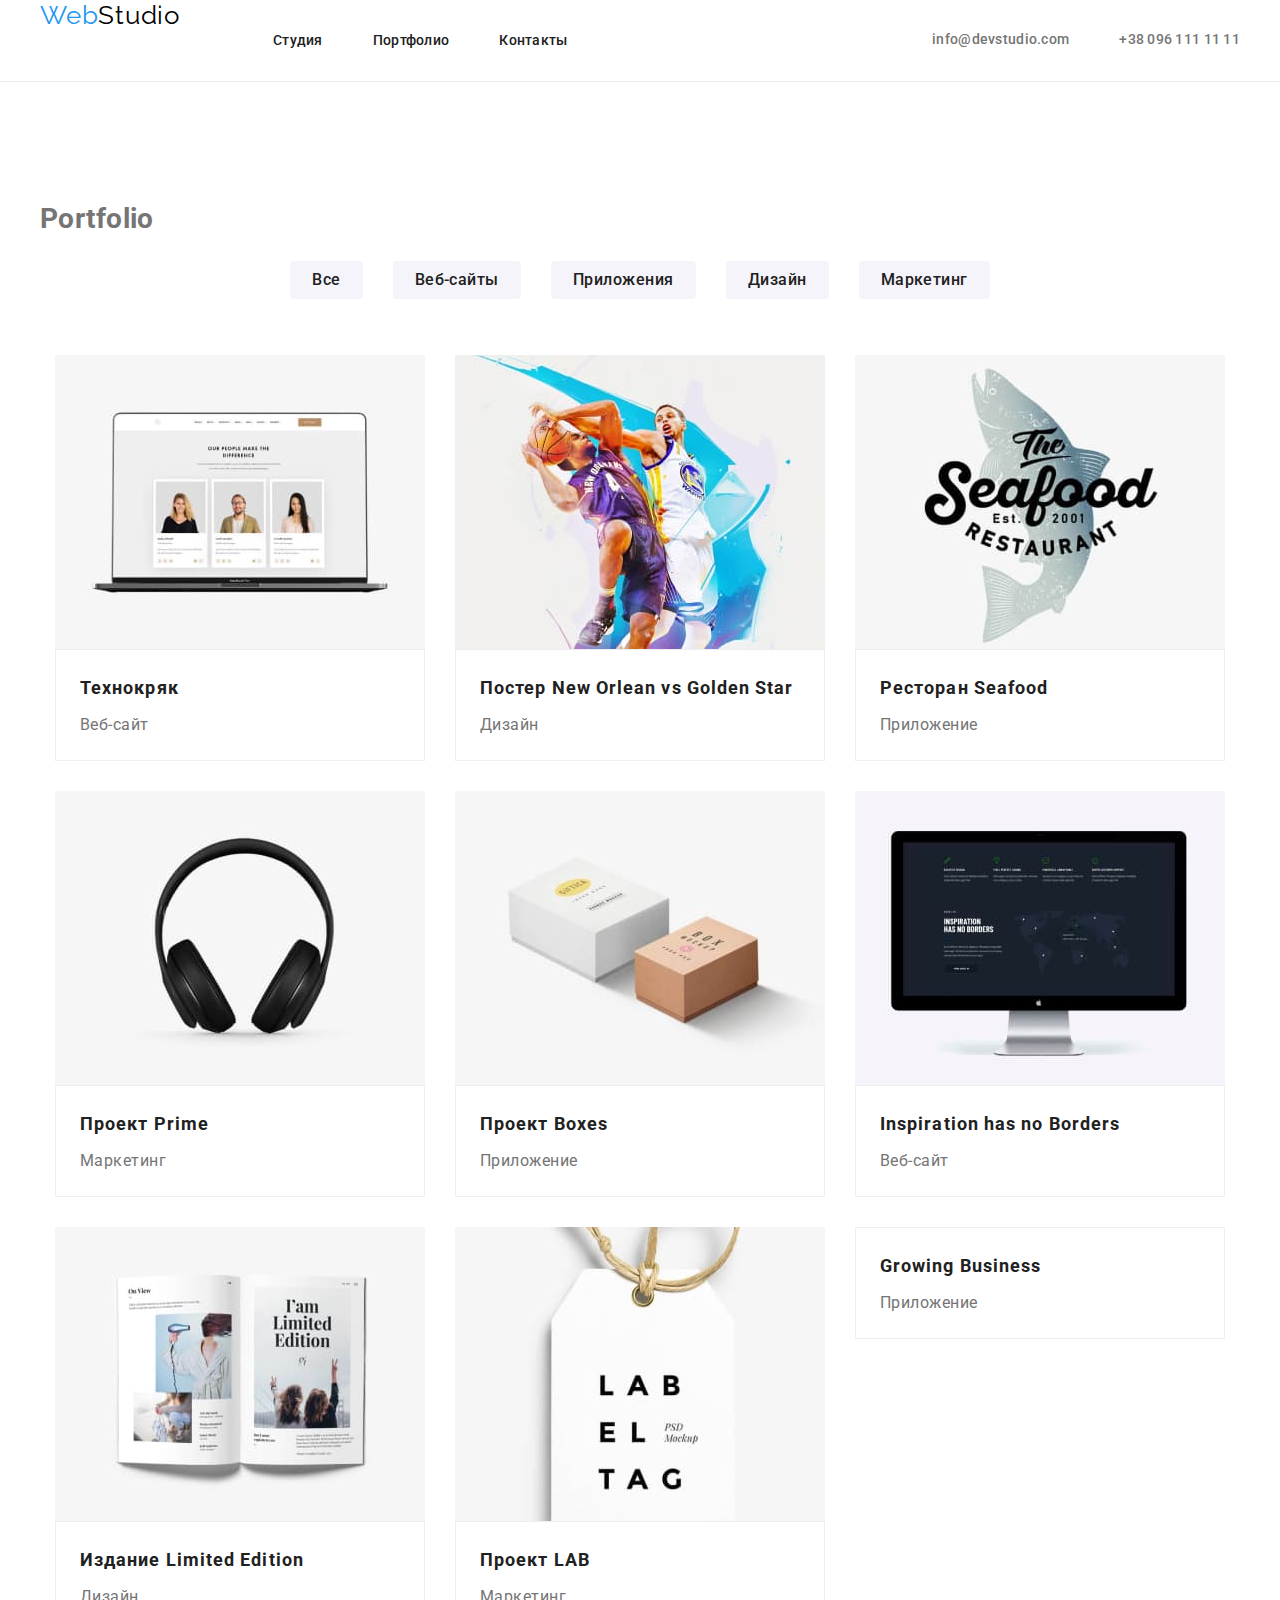
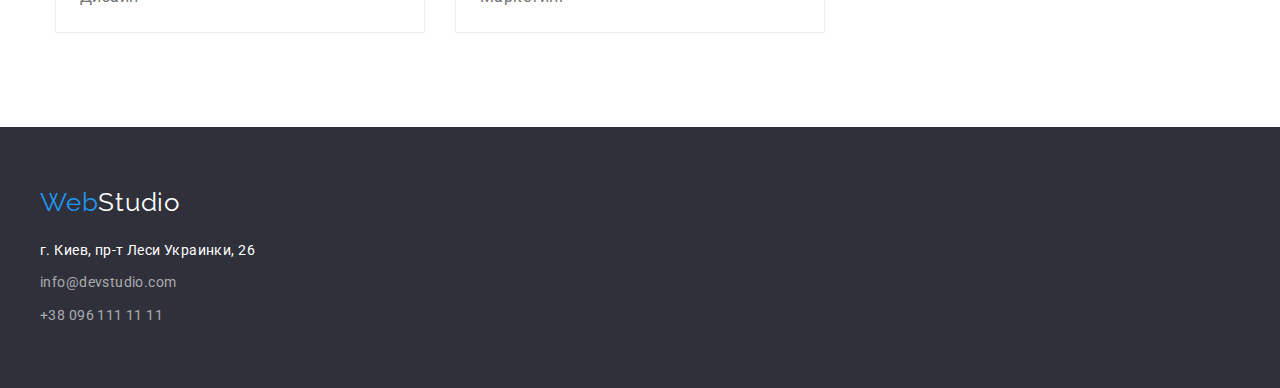
==== commit 4930f12f: "Update portfolio.html" ====
--- a/portfolio.html
+++ b/portfolio.html
@@ -73,63 +73,79 @@
         <div class="flex-conteiner">
           <ul class="content list">
             <li class="item">
-              <img src="images/img5.jpg" alt="" width="370" />
+              <div class="card-img">
+                <img src="images/img5.jpg" alt="" width="370" />
+              </div>
               <div class="card-conteiner">
                 <h2 class="project-title">Технокряк</h2>
                 <p class="project-text">Веб-сайт</p>
               </div>
             </li>
             <li class="item">
-              <img src="images/img6.jpg" alt="" width="370" />
+              <div class="card-img">
+                <img src="images/img6.jpg" alt="" width="370" />
+              </div>
               <div class="card-conteiner">
                 <h2 class="project-title">Постер New Orlean vs Golden Star</h2>
                 <p class="project-text">Дизайн</p>
               </div>
             </li>
             <li class="item">
-              <img src="images/img7.jpg" alt="" width="370" />
+              <div class="card-img">
+                <img src="images/img7.jpg" alt="" width="370" />
+              </div>
               <div class="card-conteiner">
                 <h2 class="project-title">Ресторан Seafood</h2>
                 <p class="project-text">Приложение</p>
               </div>
             </li>
             <li class="item">
-              <img src="images/img8.jpg" alt="" width="370" />
+              <div class="card-img">
+                <img src="images/img8.jpg" alt="" width="370" />
+              </div>
               <div class="card-conteiner">
                 <h2 class="project-title">Проект Prime</h2>
                 <p class="project-text">Маркетинг</p>
               </div>
             </li>
             <li class="item">
-              <img src="images/img9.jpg" alt="" width="370" />
+              <div class="card-img">
+                <img src="images/img9.jpg" alt="" width="370" />
+              </div>
               <div class="card-conteiner">
                 <h2 class="project-title">Проект Boxes</h2>
                 <p class="project-text">Приложение</p>
               </div>
             </li>
             <li class="item">
-              <img src="images/img10.jpg" alt="" width="370" />
+              <div class="card-img">
+                <img src="images/img10.jpg" alt="" width="370" />
+              </div>
               <div class="card-conteiner">
                 <h2 class="project-title">Inspiration has no Borders</h2>
                 <p class="project-text">Веб-сайт</p>
               </div>
             </li>
             <li class="item">
-              <img src="images/img11.jpg" alt="" width="370" />
+              <div class="card-img">
+                <img src="images/img11.jpg" alt="" width="370" />
+              </div>
               <div class="card-conteiner">
                 <h2 class="project-title">Издание Limited Edition</h2>
                 <p class="project-text">Дизайн</p>
               </div>
             </li>
             <li class="item">
-              <img src="images/img12.jpg" alt="" width="370" />
+              <div class="card-img">
+                <img src="images/img12.jpg" alt="" width="370" />
+              </div>
               <div class="card-conteiner">
                 <h2 class="project-title">Проект LAB</h2>
                 <p class="project-text">Маркетинг</p>
               </div>
             </li>
             <li class="item">
-              <img src="images/img13.jpg" alt="" width="370" />
+              <div class="card-img"></div>
               <div class="card-conteiner">
                 <h2 class="project-title">Growing Business</h2>
                 <p class="project-text">Приложение</p>
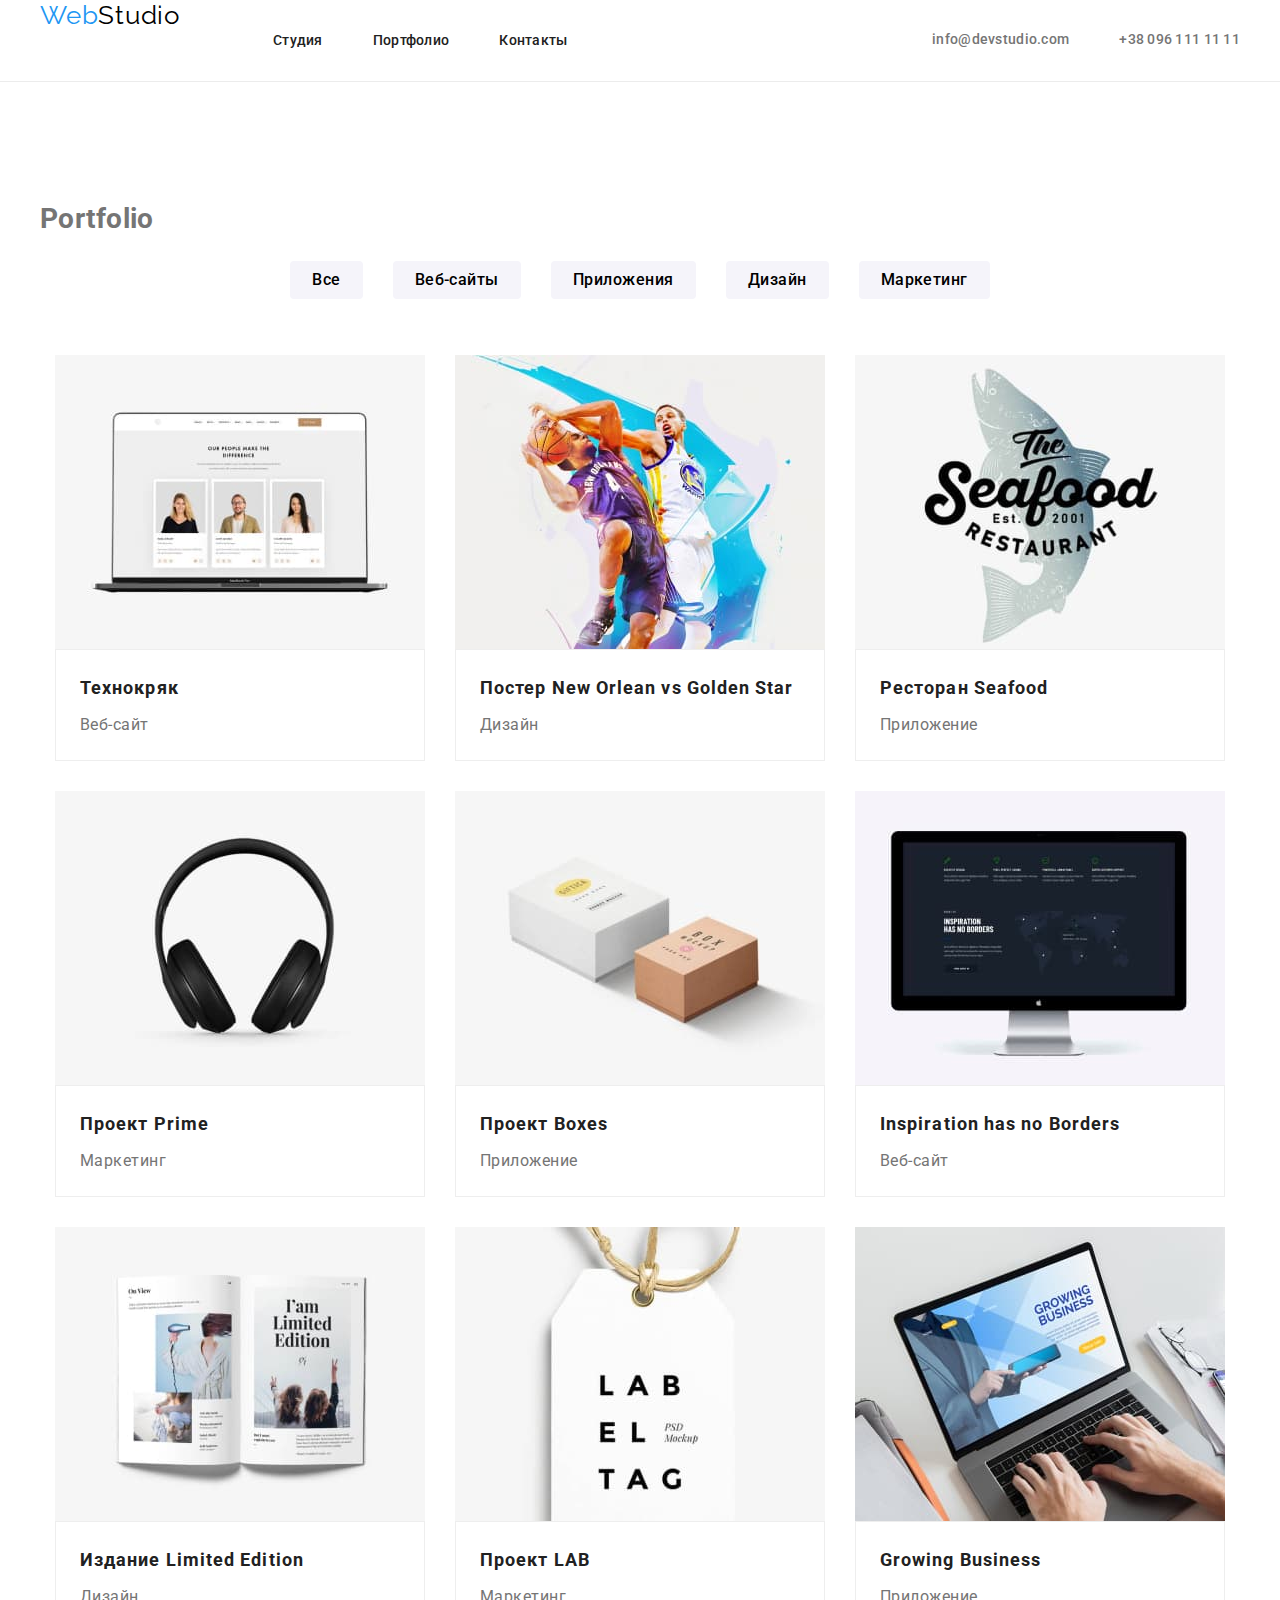
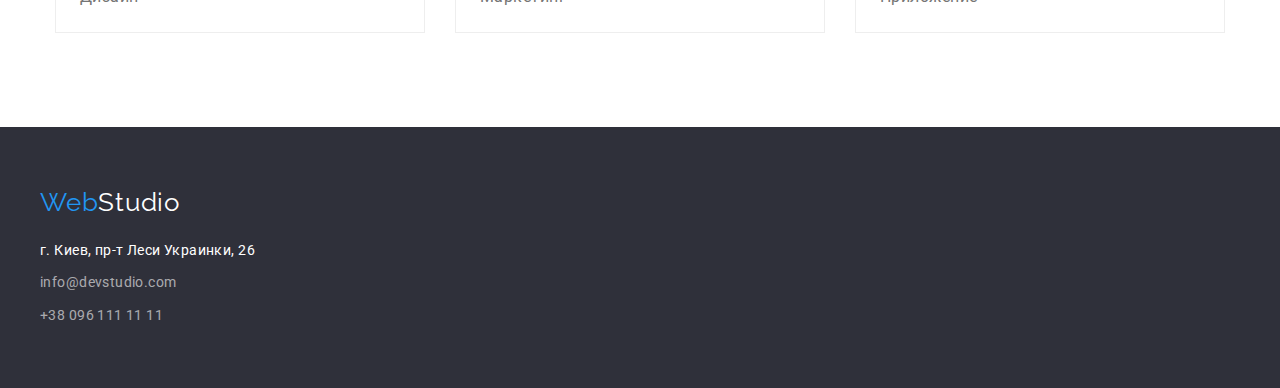
==== commit 9e1706cc: "." ====
--- a/portfolio.html
+++ b/portfolio.html
@@ -145,7 +145,9 @@
               </div>
             </li>
             <li class="item">
-              <div class="card-img"></div>
+              <div class="card-img">
+                <img src="images/img13.jpg" alt="" width="370" />
+              </div>
               <div class="card-conteiner">
                 <h2 class="project-title">Growing Business</h2>
                 <p class="project-text">Приложение</p>
--- a/css/styles.css
+++ b/css/styles.css
@@ -300,13 +300,10 @@
   padding-bottom: 6px;
   padding-left: 22px;
 
-  color: var(--title-text-color);
   background-color: #f5f4fa;
-  font-family: inherit;
   font-weight: 500;
   font-size: 16px;
   line-height: 1.62;
-  text-align: center;
   letter-spacing: 0.03em;
   cursor: pointer;
   border: 1px;
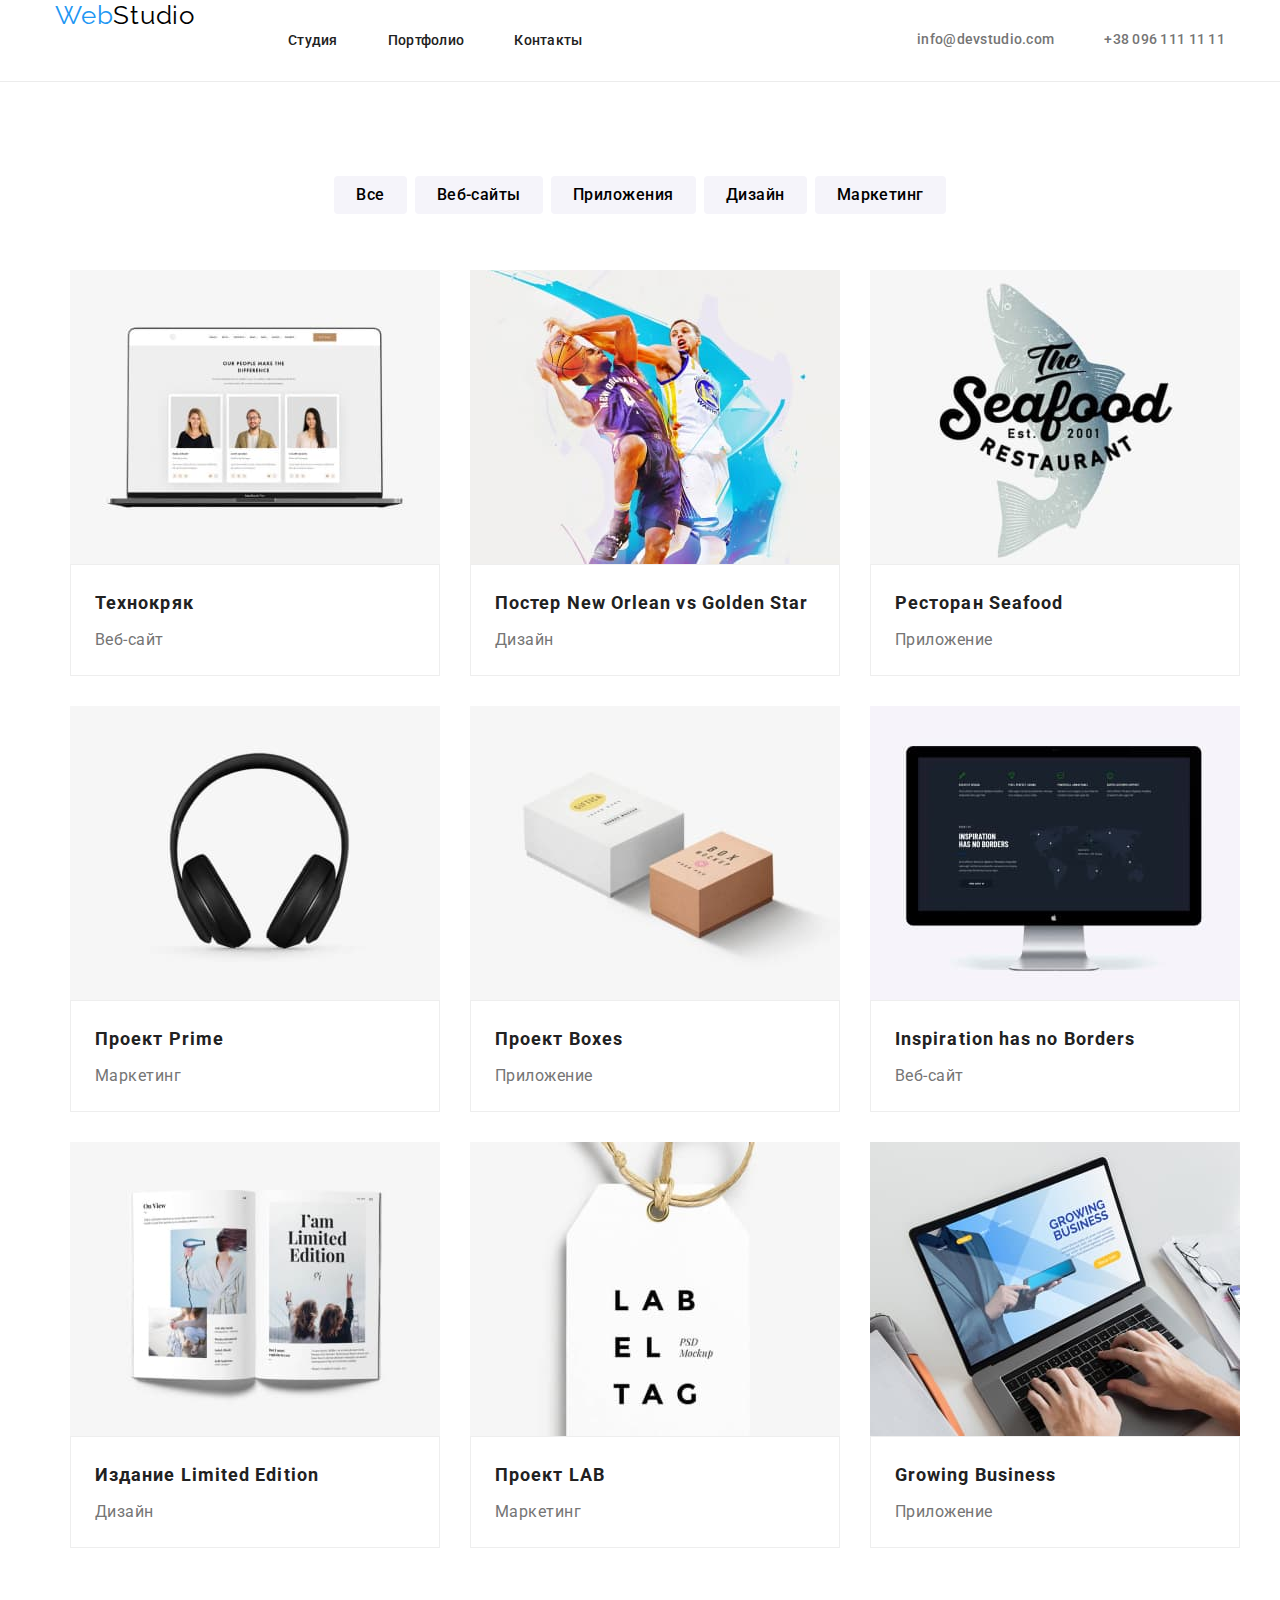
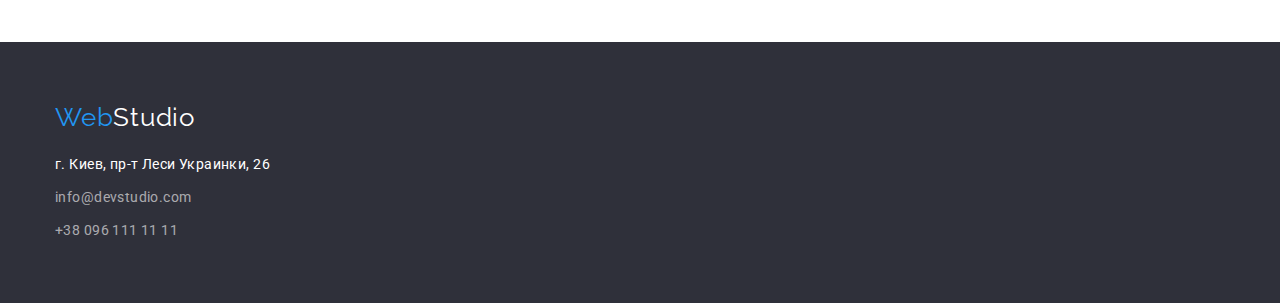
==== commit 82b67d36: "home work 3 edit errors" ====
--- a/portfolio.html
+++ b/portfolio.html
@@ -51,109 +51,113 @@
     </header>
     <!-- майн -->
     <main>
-      <section class="section conteiner">
-        <h1>Portfolio</h1>
-        <ul class="filter list">
-          <li class="item">
-            <button type="button" class="filters-button">Все</button>
-          </li>
-          <li class="item">
-            <button type="button" class="filters-button">Веб-сайты</button>
-          </li>
-          <li class="item">
-            <button type="button" class="filters-button">Приложения</button>
-          </li>
-          <li class="item">
-            <button type="button" class="filters-button">Дизайн</button>
-          </li>
-          <li class="item">
-            <button type="button" class="filters-button">Маркетинг</button>
-          </li>
-        </ul>
-        <div class="flex-conteiner">
-          <ul class="content list">
+      <section class="section">
+        <div class="conteiner">
+          <h1 class="hidden-title">Portfolio</h1>
+          <ul class="filter list">
             <li class="item">
-              <div class="card-img">
-                <img src="images/img5.jpg" alt="" width="370" />
-              </div>
-              <div class="card-conteiner">
-                <h2 class="project-title">Технокряк</h2>
-                <p class="project-text">Веб-сайт</p>
-              </div>
+              <button type="button" class="filters-button">Все</button>
             </li>
             <li class="item">
-              <div class="card-img">
-                <img src="images/img6.jpg" alt="" width="370" />
-              </div>
-              <div class="card-conteiner">
-                <h2 class="project-title">Постер New Orlean vs Golden Star</h2>
-                <p class="project-text">Дизайн</p>
-              </div>
+              <button type="button" class="filters-button">Веб-сайты</button>
             </li>
             <li class="item">
-              <div class="card-img">
-                <img src="images/img7.jpg" alt="" width="370" />
-              </div>
-              <div class="card-conteiner">
-                <h2 class="project-title">Ресторан Seafood</h2>
-                <p class="project-text">Приложение</p>
-              </div>
+              <button type="button" class="filters-button">Приложения</button>
             </li>
             <li class="item">
-              <div class="card-img">
-                <img src="images/img8.jpg" alt="" width="370" />
-              </div>
-              <div class="card-conteiner">
-                <h2 class="project-title">Проект Prime</h2>
-                <p class="project-text">Маркетинг</p>
-              </div>
+              <button type="button" class="filters-button">Дизайн</button>
             </li>
             <li class="item">
-              <div class="card-img">
-                <img src="images/img9.jpg" alt="" width="370" />
-              </div>
-              <div class="card-conteiner">
-                <h2 class="project-title">Проект Boxes</h2>
-                <p class="project-text">Приложение</p>
-              </div>
-            </li>
-            <li class="item">
-              <div class="card-img">
-                <img src="images/img10.jpg" alt="" width="370" />
-              </div>
-              <div class="card-conteiner">
-                <h2 class="project-title">Inspiration has no Borders</h2>
-                <p class="project-text">Веб-сайт</p>
-              </div>
-            </li>
-            <li class="item">
-              <div class="card-img">
-                <img src="images/img11.jpg" alt="" width="370" />
-              </div>
-              <div class="card-conteiner">
-                <h2 class="project-title">Издание Limited Edition</h2>
-                <p class="project-text">Дизайн</p>
-              </div>
-            </li>
-            <li class="item">
-              <div class="card-img">
-                <img src="images/img12.jpg" alt="" width="370" />
-              </div>
-              <div class="card-conteiner">
-                <h2 class="project-title">Проект LAB</h2>
-                <p class="project-text">Маркетинг</p>
-              </div>
-            </li>
-            <li class="item">
-              <div class="card-img">
-                <img src="images/img13.jpg" alt="" width="370" />
-              </div>
-              <div class="card-conteiner">
-                <h2 class="project-title">Growing Business</h2>
-                <p class="project-text">Приложение</p>
-              </div>
+              <button type="button" class="filters-button">Маркетинг</button>
             </li>
           </ul>
+          <div class="conteiner">
+            <ul class="content list">
+              <li class="item">
+                <div class="card-img">
+                  <img src="images/img5.jpg" alt="" width="370" />
+                </div>
+                <div class="card-conteiner">
+                  <h2 class="project-title">Технокряк</h2>
+                  <p class="project-text">Веб-сайт</p>
+                </div>
+              </li>
+              <li class="item">
+                <div class="card-img">
+                  <img src="images/img6.jpg" alt="" width="370" />
+                </div>
+                <div class="card-conteiner">
+                  <h2 class="project-title">
+                    Постер New Orlean vs Golden Star
+                  </h2>
+                  <p class="project-text">Дизайн</p>
+                </div>
+              </li>
+              <li class="item">
+                <div class="card-img">
+                  <img src="images/img7.jpg" alt="" width="370" />
+                </div>
+                <div class="card-conteiner">
+                  <h2 class="project-title">Ресторан Seafood</h2>
+                  <p class="project-text">Приложение</p>
+                </div>
+              </li>
+              <li class="item">
+                <div class="card-img">
+                  <img src="images/img8.jpg" alt="" width="370" />
+                </div>
+                <div class="card-conteiner">
+                  <h2 class="project-title">Проект Prime</h2>
+                  <p class="project-text">Маркетинг</p>
+                </div>
+              </li>
+              <li class="item">
+                <div class="card-img">
+                  <img src="images/img9.jpg" alt="" width="370" />
+                </div>
+                <div class="card-conteiner">
+                  <h2 class="project-title">Проект Boxes</h2>
+                  <p class="project-text">Приложение</p>
+                </div>
+              </li>
+              <li class="item">
+                <div class="card-img">
+                  <img src="images/img10.jpg" alt="" width="370" />
+                </div>
+                <div class="card-conteiner">
+                  <h2 class="project-title">Inspiration has no Borders</h2>
+                  <p class="project-text">Веб-сайт</p>
+                </div>
+              </li>
+              <li class="item">
+                <div class="card-img">
+                  <img src="images/img11.jpg" alt="" width="370" />
+                </div>
+                <div class="card-conteiner">
+                  <h2 class="project-title">Издание Limited Edition</h2>
+                  <p class="project-text">Дизайн</p>
+                </div>
+              </li>
+              <li class="item">
+                <div class="card-img">
+                  <img src="images/img12.jpg" alt="" width="370" />
+                </div>
+                <div class="card-conteiner">
+                  <h2 class="project-title">Проект LAB</h2>
+                  <p class="project-text">Маркетинг</p>
+                </div>
+              </li>
+              <li class="item">
+                <div class="card-img">
+                  <img src="images/img13.jpg" alt="" width="370" />
+                </div>
+                <div class="card-conteiner">
+                  <h2 class="project-title">Growing Business</h2>
+                  <p class="project-text">Приложение</p>
+                </div>
+              </li>
+            </ul>
+          </div>
         </div>
       </section>
     </main>
--- a/css/styles.css
+++ b/css/styles.css
@@ -21,6 +21,18 @@
   line-height: 1.71;
   letter-spacing: 0.03em;
 }
+.hidden-title {
+  position: absolute;
+  white-space: nowrap;
+  width: 1px;
+  height: 1px;
+  overflow: hidden;
+  border: 0;
+  padding: 0;
+  clip: rect(0 0 0 0);
+  clip-path: inset(50%);
+  margin: -1px;
+}
 img {
   display: block;
   max-width: 100%;
@@ -33,7 +45,7 @@
   margin: 0px;
 }
 .conteiner {
-  width: 1230px;
+  width: 1200px;
   margin-right: auto;
   margin-left: auto;
   padding-right: 15px;
@@ -141,6 +153,8 @@
 
 /* Блок герой */
 .hero {
+  padding-top: 200px;
+  padding-bottom: 200px;
   background-color: #2f303a;
   text-align: center;
 }
@@ -203,6 +217,7 @@
 
 /* Чем мы занимаемся */
 .activity {
+  padding-top: 0px;
   display: flex;
 }
 .activity .item + .item {
@@ -216,6 +231,7 @@
 .team {
   display: flex;
   text-align: center;
+  padding-top: 0px;
 }
 .team .item + .item {
   margin-left: 30px;
@@ -249,11 +265,12 @@
 }
 /* Футер */
 .footer {
+  padding-top: 60px;
+  padding-bottom: 60px;
   background-color: #2f303a;
 }
 .footer .logo {
   display: block;
-  padding-top: 60px;
   margin-bottom: 20px;
 }
 .address {
@@ -270,9 +287,7 @@
 .address .item + .item {
   margin-top: 9px;
 }
-.address .item:last-child {
-  padding-bottom: 60px;
-}
+
 .address-link {
   color: rgba(255, 255, 255, 0.6);
   font-style: normal;
@@ -292,7 +307,7 @@
   margin-bottom: 56px;
 }
 .filter .item + .item {
-  margin-left: 30px;
+  margin-left: 8px;
 }
 .filters-button {
   padding-right: 22px;
